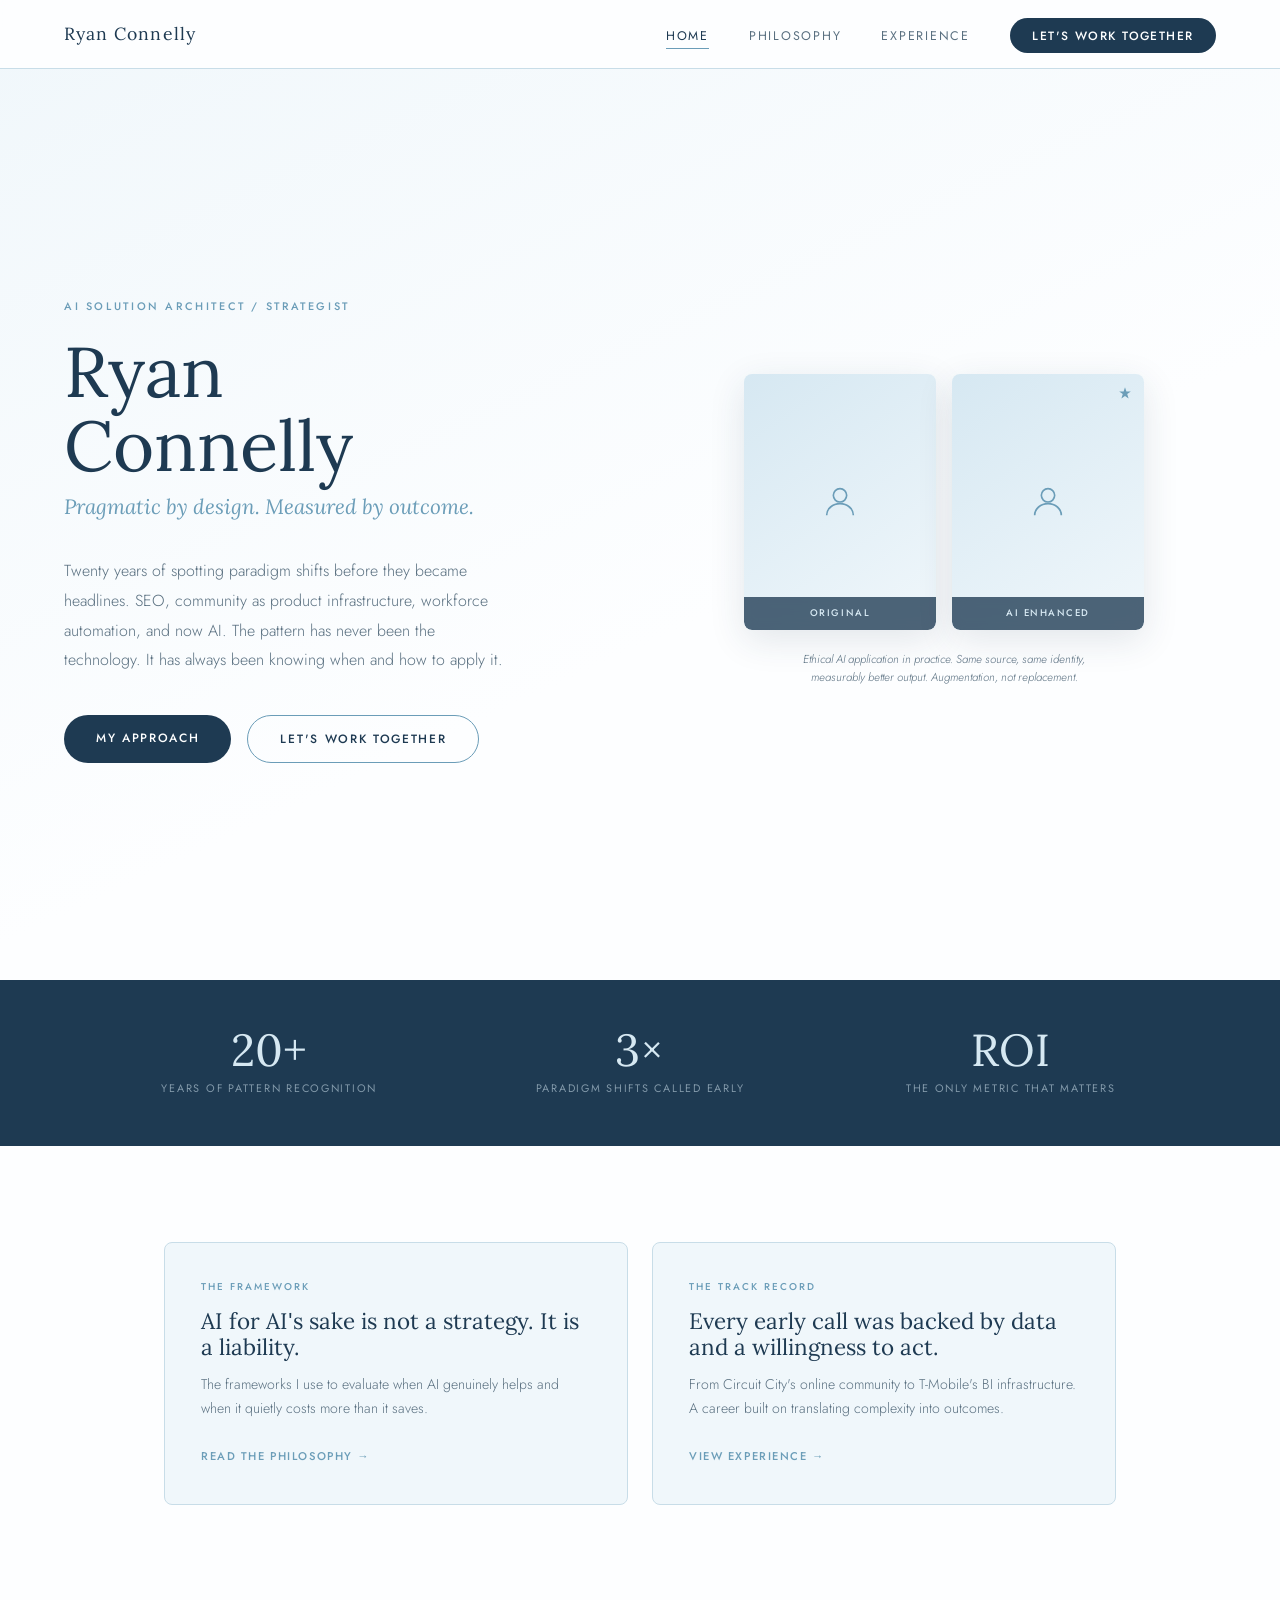
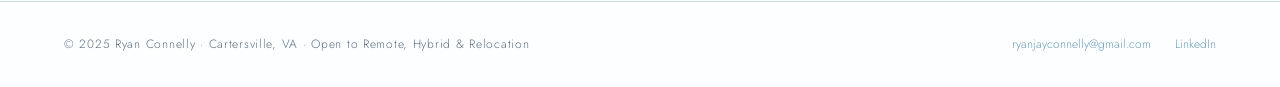
==== index.html @ 221c2826 "Add files via upload" ====
<!DOCTYPE html>
<html lang="en">
<head>
  <meta charset="UTF-8" />
  <meta name="viewport" content="width=device-width, initial-scale=1.0" />
  <title>Ryan Connelly — AI Solution Architect / Strategist</title>
  <meta name="description" content="Ryan Connelly — AI Solution Architect and Strategist with 20+ years of spotting paradigm shifts and building practical frameworks to capture their value." />
  <link rel="stylesheet" href="style.css" />
  <style>

    /* ── HERO ── */
    .hero {
      min-height: 100vh;
      display: grid;
      grid-template-columns: 1fr 1fr;
      align-items: center;
      padding-top: 80px;
      background: linear-gradient(155deg, var(--blue-mist) 0%, var(--white) 60%);
      max-width: 100%;
      overflow: hidden;
    }

    .hero-left {
      padding: 5rem 3rem 5rem 4rem;
    }

    .hero-eyebrow {
      font-size: 0.68rem;
      font-weight: 500;
      letter-spacing: 0.24em;
      text-transform: uppercase;
      color: var(--blue-soft);
      margin-bottom: 1.2rem;
      display: block;
    }

    .hero-name {
      font-family: 'Lora', serif;
      font-size: clamp(3rem, 5.5vw, 5rem);
      font-weight: 300;
      color: var(--blue-deep);
      line-height: 1.05;
      margin-bottom: 0.4rem;
    }

    .hero-title {
      font-family: 'Lora', serif;
      font-size: clamp(1rem, 1.8vw, 1.3rem);
      font-weight: 300;
      font-style: italic;
      color: var(--blue-soft);
      margin-bottom: 2rem;
    }

    .hero-body {
      font-size: 1rem;
      color: var(--text-light);
      font-weight: 300;
      line-height: 1.85;
      max-width: 50ch;
      margin-bottom: 2.5rem;
    }

    .hero-actions {
      display: flex;
      gap: 1rem;
      flex-wrap: wrap;
    }

    /* ── PHOTO PANEL ── */
    .hero-right {
      height: 100vh;
      display: flex;
      flex-direction: column;
      align-items: center;
      justify-content: center;
      padding: 5rem 4rem 5rem 2rem;
      gap: 1.25rem;
    }

    .photo-pair {
      display: grid;
      grid-template-columns: 1fr 1fr;
      gap: 1rem;
      width: 100%;
      max-width: 400px;
    }

    .photo-card {
      position: relative;
      border-radius: 8px;
      overflow: hidden;
      box-shadow: 0 10px 36px rgba(30, 58, 82, 0.12);
    }

    .photo-placeholder {
      width: 100%;
      aspect-ratio: 3/4;
      background: linear-gradient(145deg, var(--blue-pale), var(--blue-mist));
      display: flex;
      flex-direction: column;
      align-items: center;
      justify-content: center;
      gap: 0.5rem;
    }

    .photo-card img {
      width: 100%;
      aspect-ratio: 3/4;
      object-fit: cover;
      display: block;
    }

    .photo-badge {
      position: absolute;
      bottom: 0; left: 0; right: 0;
      padding: 0.5rem 0.75rem;
      background: rgba(30, 58, 82, 0.78);
      backdrop-filter: blur(6px);
      font-size: 0.6rem;
      font-weight: 500;
      letter-spacing: 0.16em;
      text-transform: uppercase;
      color: var(--blue-pale);
      text-align: center;
    }

    .photo-caption {
      font-size: 0.72rem;
      color: var(--text-light);
      text-align: center;
      font-style: italic;
      max-width: 320px;
      line-height: 1.6;
    }

    /* ── STAT BAND ── */
    .stat-band {
      background: var(--blue-deep);
      padding: 3rem 4rem;
    }

    .stat-band-inner {
      max-width: 1080px;
      margin: 0 auto;
      display: grid;
      grid-template-columns: repeat(3, 1fr);
      gap: 2rem;
      text-align: center;
    }

    .stat-num {
      font-family: 'Lora', serif;
      font-size: 2.8rem;
      font-weight: 300;
      color: var(--blue-pale);
      line-height: 1;
      margin-bottom: 0.4rem;
    }

    .stat-lbl {
      font-size: 0.68rem;
      font-weight: 400;
      letter-spacing: 0.16em;
      text-transform: uppercase;
      color: rgba(214, 232, 242, 0.55);
    }

    /* ── TEASER CARDS ── */
    .teasers {
      max-width: 1080px;
      margin: 0 auto;
      padding: 6rem 4rem;
      display: grid;
      grid-template-columns: 1fr 1fr;
      gap: 1.5rem;
    }

    .teaser-card {
      display: block;
      padding: 2.25rem;
      border: 1px solid var(--border);
      border-radius: 8px;
      background: var(--blue-mist);
      transition: box-shadow 0.3s, transform 0.3s;
    }

    .teaser-card:hover {
      box-shadow: 0 14px 44px rgba(30, 58, 82, 0.1);
      transform: translateY(-3px);
    }

    .teaser-label {
      font-size: 0.62rem;
      font-weight: 500;
      letter-spacing: 0.2em;
      text-transform: uppercase;
      color: var(--blue-soft);
      margin-bottom: 0.75rem;
      display: block;
    }

    .teaser-card h3 {
      font-family: 'Lora', serif;
      font-size: 1.4rem;
      font-weight: 300;
      color: var(--blue-deep);
      margin-bottom: 0.75rem;
    }

    .teaser-card p {
      font-size: 0.88rem;
      color: var(--text-light);
      font-weight: 300;
      margin-bottom: 1.25rem;
    }

    .teaser-arrow {
      font-size: 0.7rem;
      font-weight: 500;
      letter-spacing: 0.14em;
      text-transform: uppercase;
      color: var(--blue-soft);
    }

    /* ── RESPONSIVE ── */
    @media (max-width: 900px) {
      .hero {
        grid-template-columns: 1fr;
        min-height: auto;
      }
      .hero-left { padding: 4rem 1.5rem 2rem; }
      .hero-right { height: auto; padding: 2rem 1.5rem 4rem; }
      .teasers { grid-template-columns: 1fr; padding: 4rem 1.5rem; }
      .stat-band { padding: 2.5rem 1.5rem; }
      .stat-band-inner { grid-template-columns: 1fr; gap: 1.5rem; }
    }
  </style>
</head>
<body>

  <nav>
    <a href="index.html" class="nav-logo">Ryan Connelly</a>
    <ul class="nav-links">
      <li><a href="index.html" class="active">Home</a></li>
      <li><a href="philosophy.html">Philosophy</a></li>
      <li><a href="resume.html">Experience</a></li>
      <li><a href="contact.html" class="nav-cta">Let's Work Together</a></li>
    </ul>
  </nav>

  <!-- HERO -->
  <section class="hero">
    <div class="hero-left fade-in">
      <span class="hero-eyebrow">AI Solution Architect / Strategist</span>
      <h1 class="hero-name">Ryan<br>Connelly</h1>
      <p class="hero-title">Pragmatic by design. Measured by outcome.</p>
      <p class="hero-body">
        Twenty years of spotting paradigm shifts before they became headlines.
        SEO, community as product infrastructure, workforce automation, and now AI.
        The pattern has never been the technology. It has always been knowing
        when and how to apply it.
      </p>
      <div class="hero-actions">
        <a href="philosophy.html" class="btn-primary">My Approach</a>
        <a href="contact.html" class="btn-secondary">Let's Work Together</a>
      </div>
    </div>

    <div class="hero-right fade-in" style="transition-delay: 0.2s;">
      <div class="photo-pair">
        <div class="photo-card">
          <!-- Replace with: <img src="images/headshot-original.jpg" alt="Ryan Connelly"> -->
          <div class="photo-placeholder">
            <svg width="40" height="40" viewBox="0 0 24 24" fill="none" stroke="#6B9DB8" stroke-width="1">
              <circle cx="12" cy="8" r="4"/><path d="M4 20c0-4 3.6-7 8-7s8 3 8 7"/>
            </svg>
          </div>
          <div class="photo-badge">Original</div>
        </div>
        <div class="photo-card">
          <!-- Replace with: <img src="images/headshot-enhanced.jpg" alt="Ryan Connelly"> -->
          <div class="photo-placeholder">
            <svg width="40" height="40" viewBox="0 0 24 24" fill="none" stroke="#6B9DB8" stroke-width="1">
              <circle cx="12" cy="8" r="4"/><path d="M4 20c0-4 3.6-7 8-7s8 3 8 7"/>
            </svg>
            <svg width="14" height="14" viewBox="0 0 24 24" fill="#6B9DB8" style="position:absolute;top:12px;right:12px;">
              <path d="M12 2l2.4 7.4H22l-6.2 4.5 2.4 7.4L12 17l-6.2 4.3 2.4-7.4L2 9.4h7.6z"/>
            </svg>
          </div>
          <div class="photo-badge">AI Enhanced</div>
        </div>
      </div>
      <p class="photo-caption">
        Ethical AI application in practice. Same source, same identity,
        measurably better output. Augmentation, not replacement.
      </p>
    </div>
  </section>

  <!-- STAT BAND -->
  <div class="stat-band">
    <div class="stat-band-inner">
      <div class="fade-in">
        <div class="stat-num">20+</div>
        <div class="stat-lbl">Years of Pattern Recognition</div>
      </div>
      <div class="fade-in" style="transition-delay:0.15s;">
        <div class="stat-num">3×</div>
        <div class="stat-lbl">Paradigm Shifts Called Early</div>
      </div>
      <div class="fade-in" style="transition-delay:0.3s;">
        <div class="stat-num">ROI</div>
        <div class="stat-lbl">The Only Metric That Matters</div>
      </div>
    </div>
  </div>

  <!-- TEASERS -->
  <div class="teasers">
    <a href="philosophy.html" class="teaser-card fade-in">
      <span class="teaser-label">The Framework</span>
      <h3>AI for AI's sake is not a strategy. It is a liability.</h3>
      <p>The frameworks I use to evaluate when AI genuinely helps and when it quietly costs more than it saves.</p>
      <span class="teaser-arrow">Read the philosophy →</span>
    </a>
    <a href="resume.html" class="teaser-card fade-in" style="transition-delay:0.15s;">
      <span class="teaser-label">The Track Record</span>
      <h3>Every early call was backed by data and a willingness to act.</h3>
      <p>From Circuit City's online community to T-Mobile's BI infrastructure. A career built on translating complexity into outcomes.</p>
      <span class="teaser-arrow">View experience →</span>
    </a>
  </div>

  <footer>
    <span class="footer-copy">© 2025 Ryan Connelly · Cartersville, VA · Open to Remote, Hybrid & Relocation</span>
    <div class="footer-links">
      <a href="mailto:ryanjayconnelly@gmail.com">ryanjayconnelly@gmail.com</a>
      <a href="https://linkedin.com/in/ryanjayconnelly" target="_blank">LinkedIn</a>
    </div>
  </footer>

  <script>
    const io = new IntersectionObserver(entries => {
      entries.forEach(e => { if (e.isIntersecting) e.target.classList.add('visible'); });
    }, { threshold: 0.08 });
    document.querySelectorAll('.fade-in').forEach(el => io.observe(el));
  </script>

</body>
</html>
---- style.css ----
@import url('https://fonts.googleapis.com/css2?family=Lora:ital,wght@0,300;0,400;0,600;1,300;1,400&family=Jost:wght@300;400;500&display=swap');

/* ── VARIABLES ── */
:root {
  --blue-deep:    #1E3A52;
  --blue-mid:     #3A6B8A;
  --blue-soft:    #6B9DB8;
  --blue-pale:    #D6E8F2;
  --blue-mist:    #F0F7FB;
  --white:        #FDFEFF;
  --text:         #233040;
  --text-light:   #5A7080;
  --border:       #C8DDE8;
  --accent:       #A8C8DC;
}

/* ── RESET ── */
*, *::before, *::after { box-sizing: border-box; margin: 0; padding: 0; }
html { scroll-behavior: smooth; }
body {
  font-family: 'Jost', sans-serif;
  font-weight: 300;
  background: var(--white);
  color: var(--text);
  line-height: 1.7;
  -webkit-font-smoothing: antialiased;
}

/* ── TYPOGRAPHY ── */
h1, h2, h3, h4 {
  font-family: 'Lora', serif;
  font-weight: 300;
  color: var(--blue-deep);
  line-height: 1.2;
}
h1 { font-size: clamp(2.6rem, 5vw, 4.2rem); }
h2 { font-size: clamp(1.8rem, 3vw, 2.6rem); }
h3 { font-size: clamp(1.2rem, 2vw, 1.6rem); }
h4 { font-size: 1rem; font-weight: 400; }

p { color: var(--text-light); font-weight: 300; max-width: 64ch; }

a { color: inherit; text-decoration: none; }

/* ── NAV ── */
nav {
  position: fixed;
  top: 0; left: 0; right: 0;
  z-index: 100;
  display: flex;
  justify-content: space-between;
  align-items: center;
  padding: 1.2rem 4rem;
  background: rgba(253,254,255,0.94);
  backdrop-filter: blur(14px);
  border-bottom: 1px solid var(--border);
}

.nav-logo {
  font-family: 'Lora', serif;
  font-size: 1.1rem;
  font-weight: 400;
  color: var(--blue-deep);
  letter-spacing: 0.06em;
}

.nav-links {
  list-style: none;
  display: flex;
  gap: 2.5rem;
  align-items: center;
}

.nav-links a {
  font-size: 0.78rem;
  font-weight: 400;
  letter-spacing: 0.14em;
  text-transform: uppercase;
  color: var(--text-light);
  transition: color 0.2s;
  position: relative;
}

.nav-links a::after {
  content: '';
  position: absolute;
  bottom: -4px; left: 0;
  width: 0; height: 1px;
  background: var(--blue-soft);
  transition: width 0.3s ease;
}

.nav-links a:hover,
.nav-links a.active { color: var(--blue-deep); }
.nav-links a:hover::after,
.nav-links a.active::after { width: 100%; }

.nav-cta {
  font-size: 0.75rem !important;
  font-weight: 500 !important;
  letter-spacing: 0.12em !important;
  text-transform: uppercase;
  color: var(--white) !important;
  background: var(--blue-deep);
  padding: 0.55rem 1.4rem;
  border-radius: 999px;
  transition: background 0.2s ease !important;
}
.nav-cta:hover { background: var(--blue-mid) !important; }
.nav-cta::after { display: none !important; }

/* ── BUTTONS ── */
.btn-primary {
  display: inline-block;
  font-size: 0.75rem;
  font-weight: 500;
  letter-spacing: 0.14em;
  text-transform: uppercase;
  color: var(--white);
  background: var(--blue-deep);
  padding: 0.8rem 2rem;
  border-radius: 999px;
  transition: background 0.2s ease, transform 0.2s ease;
  border: none;
  cursor: pointer;
  font-family: 'Jost', sans-serif;
}
.btn-primary:hover { background: var(--blue-mid); transform: translateY(-2px); }

.btn-secondary {
  display: inline-block;
  font-size: 0.75rem;
  font-weight: 500;
  letter-spacing: 0.14em;
  text-transform: uppercase;
  color: var(--blue-deep);
  background: transparent;
  padding: 0.8rem 2rem;
  border-radius: 999px;
  border: 1px solid var(--blue-soft);
  transition: border-color 0.2s, color 0.2s, transform 0.2s;
}
.btn-secondary:hover { border-color: var(--blue-mid); color: var(--blue-mid); transform: translateY(-2px); }

/* ── SECTION CHROME ── */
.section-label {
  font-size: 0.68rem;
  font-weight: 500;
  letter-spacing: 0.22em;
  text-transform: uppercase;
  color: var(--blue-soft);
  margin-bottom: 0.9rem;
  display: block;
}

.divider {
  width: 36px;
  height: 1px;
  background: var(--blue-pale);
  margin: 1.5rem 0;
}

/* ── PAGE HERO (inner pages) ── */
.page-hero {
  min-height: 38vh;
  display: flex;
  align-items: flex-end;
  padding-top: 80px;
  background: linear-gradient(155deg, var(--blue-mist) 0%, var(--white) 65%);
}
.page-hero-inner {
  max-width: 1080px;
  margin: 0 auto;
  padding: 3rem 4rem 4rem;
  width: 100%;
}
.page-hero-inner h1 { margin-top: 0.75rem; max-width: 22ch; }
.page-hero-inner > p { margin-top: 1.1rem; font-size: 1rem; max-width: 56ch; }

/* ── FADE IN ── */
.fade-in {
  opacity: 0;
  transform: translateY(20px);
  transition: opacity 0.65s ease, transform 0.65s ease;
}
.fade-in.visible { opacity: 1; transform: translateY(0); }

/* ── FOOTER ── */
footer {
  border-top: 1px solid var(--border);
  padding: 2rem 4rem;
  display: flex;
  justify-content: space-between;
  align-items: center;
  flex-wrap: wrap;
  gap: 1rem;
}
.footer-copy { font-size: 0.75rem; color: var(--text-light); letter-spacing: 0.06em; }
.footer-links { display: flex; gap: 1.5rem; }
.footer-links a { font-size: 0.75rem; color: var(--blue-soft); transition: color 0.2s; }
.footer-links a:hover { color: var(--blue-deep); }

/* ── RESPONSIVE ── */
@media (max-width: 768px) {
  nav { padding: 1rem 1.5rem; }
  .nav-links { gap: 1.2rem; }
  .page-hero-inner { padding: 2.5rem 1.5rem 3rem; }
  footer { padding: 1.5rem; flex-direction: column; text-align: center; }
}
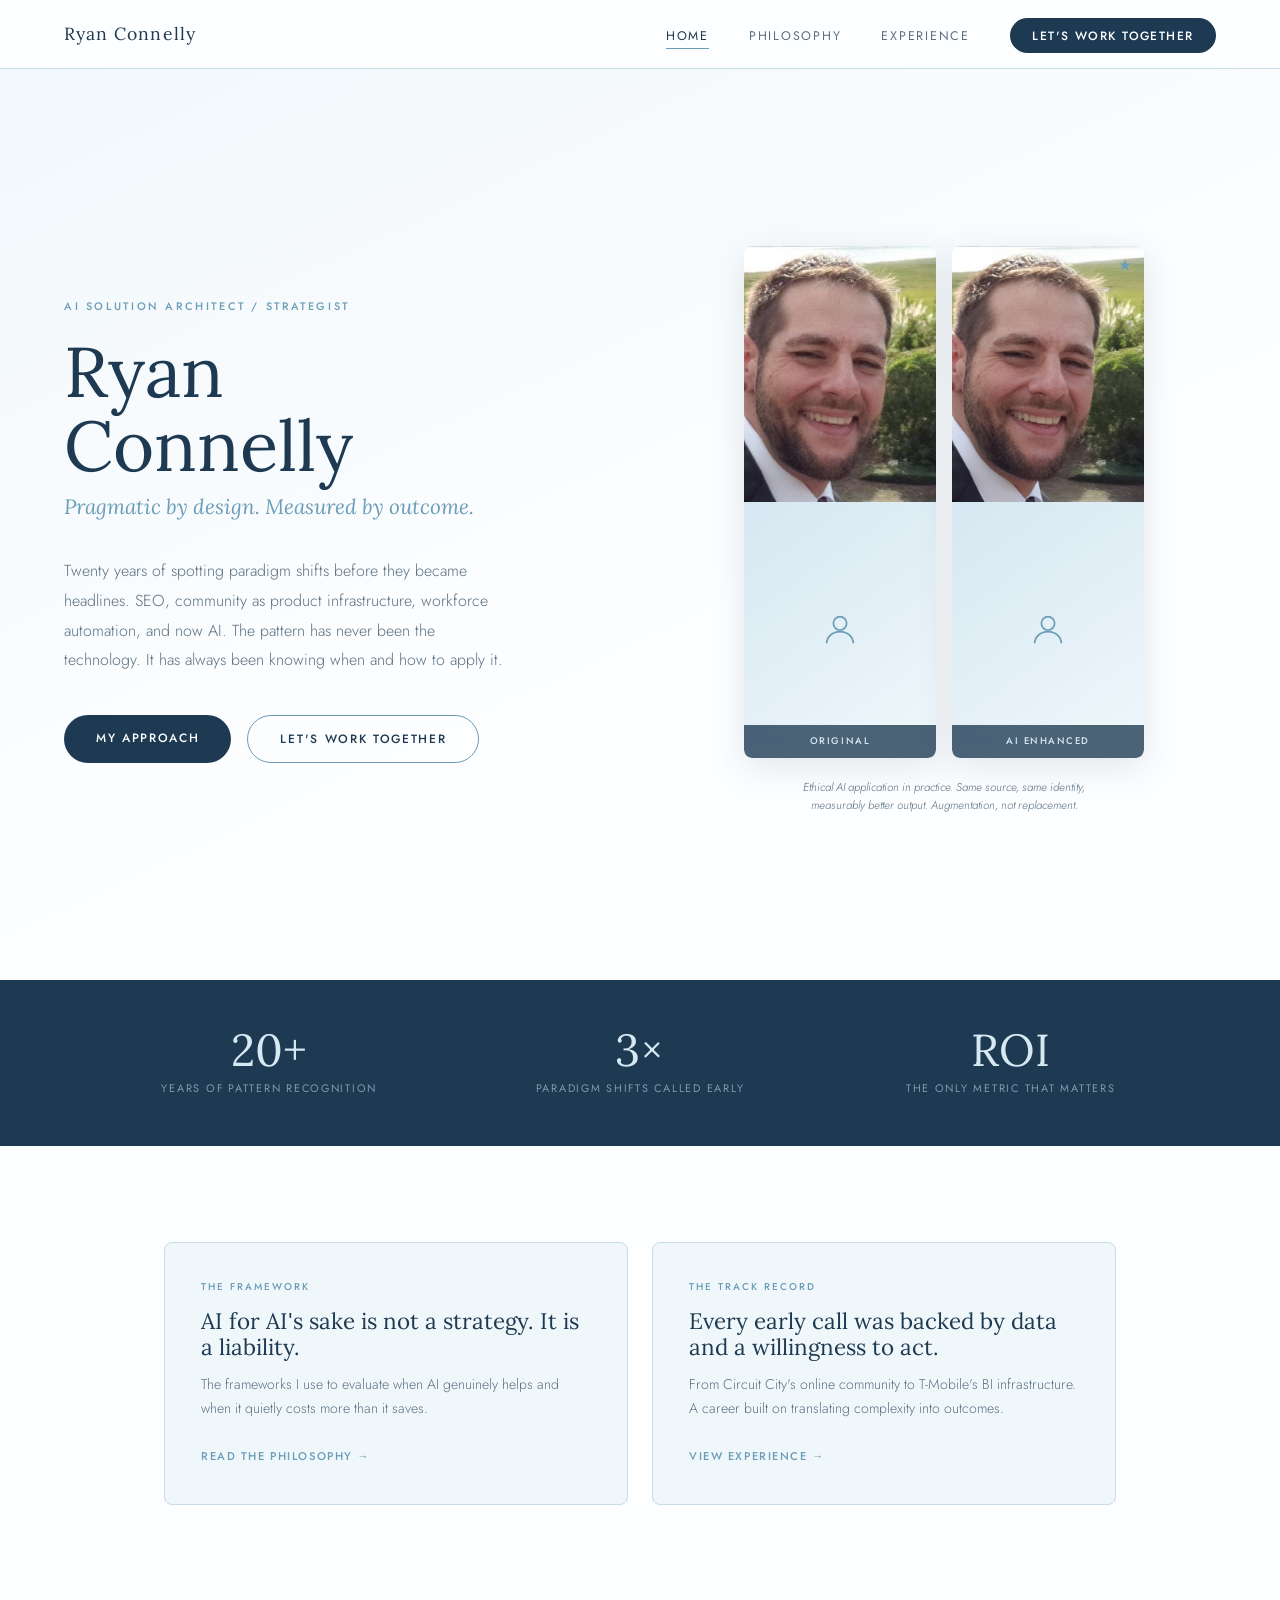
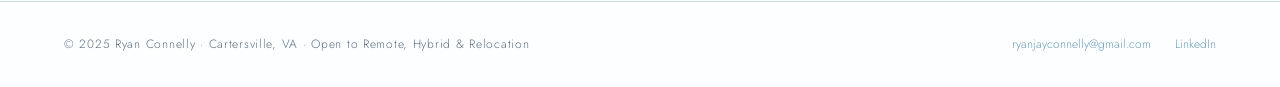
==== commit ab6f185a: "Update image source for headshot in index.html" ====
--- a/index.html
+++ b/index.html
@@ -270,7 +270,7 @@
     <div class="hero-right fade-in" style="transition-delay: 0.2s;">
       <div class="photo-pair">
         <div class="photo-card">
-          <!-- Replace with: <img src="images/headshot-original.jpg" alt="Ryan Connelly"> -->
+          <img src="images/headshot-original.jpeg" alt="Ryan Connelly">
           <div class="photo-placeholder">
             <svg width="40" height="40" viewBox="0 0 24 24" fill="none" stroke="#6B9DB8" stroke-width="1">
               <circle cx="12" cy="8" r="4"/><path d="M4 20c0-4 3.6-7 8-7s8 3 8 7"/>
@@ -279,7 +279,7 @@
           <div class="photo-badge">Original</div>
         </div>
         <div class="photo-card">
-          <!-- Replace with: <img src="images/headshot-enhanced.jpg" alt="Ryan Connelly"> -->
+          <img src="images/headshot-enhanced.jpg" alt="Ryan Connelly">
           <div class="photo-placeholder">
             <svg width="40" height="40" viewBox="0 0 24 24" fill="none" stroke="#6B9DB8" stroke-width="1">
               <circle cx="12" cy="8" r="4"/><path d="M4 20c0-4 3.6-7 8-7s8 3 8 7"/>
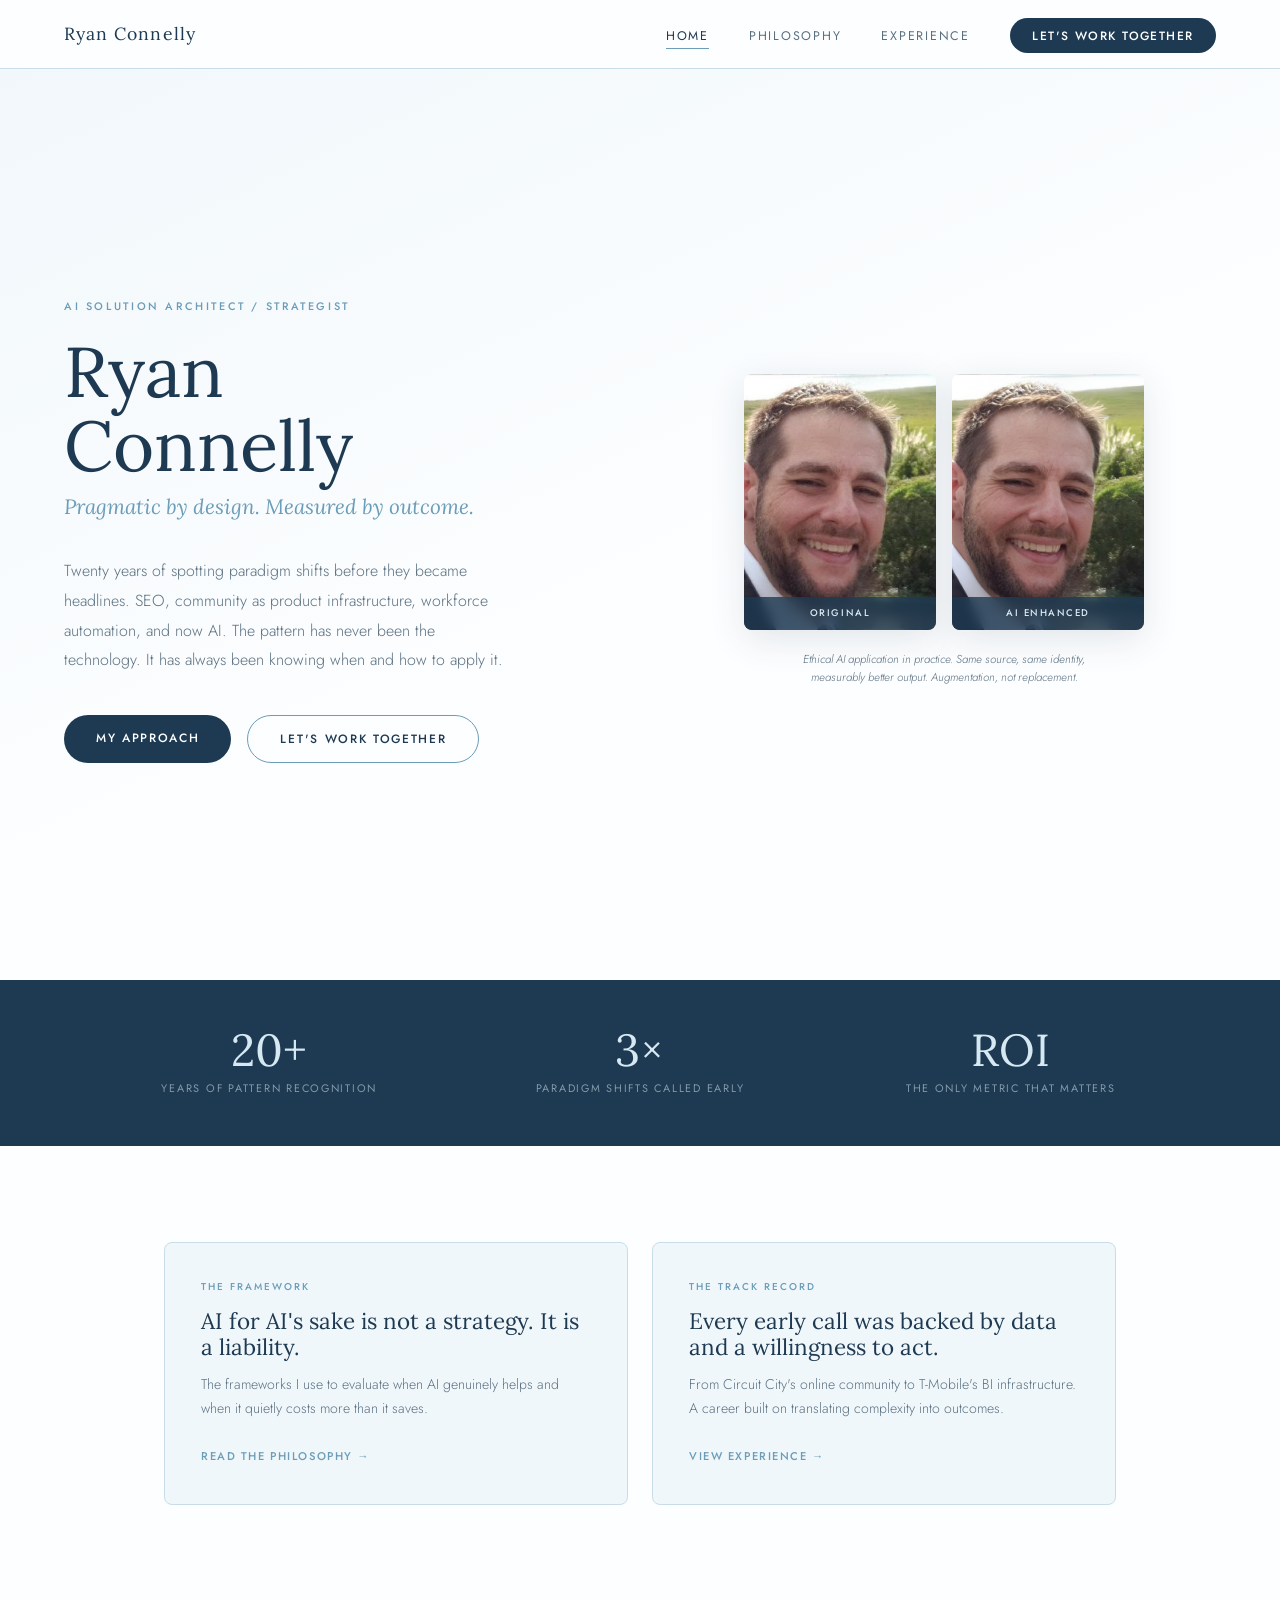
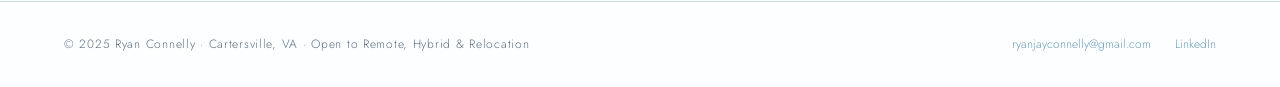
==== commit fa26013f: "Remove photo placeholder SVGs from index.html Removed photo placeholder SVG elements from the photo " ====
--- a/index.html
+++ b/index.html
@@ -271,23 +271,10 @@
       <div class="photo-pair">
         <div class="photo-card">
           <img src="images/headshot-original.jpeg" alt="Ryan Connelly">
-          <div class="photo-placeholder">
-            <svg width="40" height="40" viewBox="0 0 24 24" fill="none" stroke="#6B9DB8" stroke-width="1">
-              <circle cx="12" cy="8" r="4"/><path d="M4 20c0-4 3.6-7 8-7s8 3 8 7"/>
-            </svg>
-          </div>
           <div class="photo-badge">Original</div>
         </div>
         <div class="photo-card">
           <img src="images/headshot-enhanced.jpg" alt="Ryan Connelly">
-          <div class="photo-placeholder">
-            <svg width="40" height="40" viewBox="0 0 24 24" fill="none" stroke="#6B9DB8" stroke-width="1">
-              <circle cx="12" cy="8" r="4"/><path d="M4 20c0-4 3.6-7 8-7s8 3 8 7"/>
-            </svg>
-            <svg width="14" height="14" viewBox="0 0 24 24" fill="#6B9DB8" style="position:absolute;top:12px;right:12px;">
-              <path d="M12 2l2.4 7.4H22l-6.2 4.5 2.4 7.4L12 17l-6.2 4.3 2.4-7.4L2 9.4h7.6z"/>
-            </svg>
-          </div>
           <div class="photo-badge">AI Enhanced</div>
         </div>
       </div>
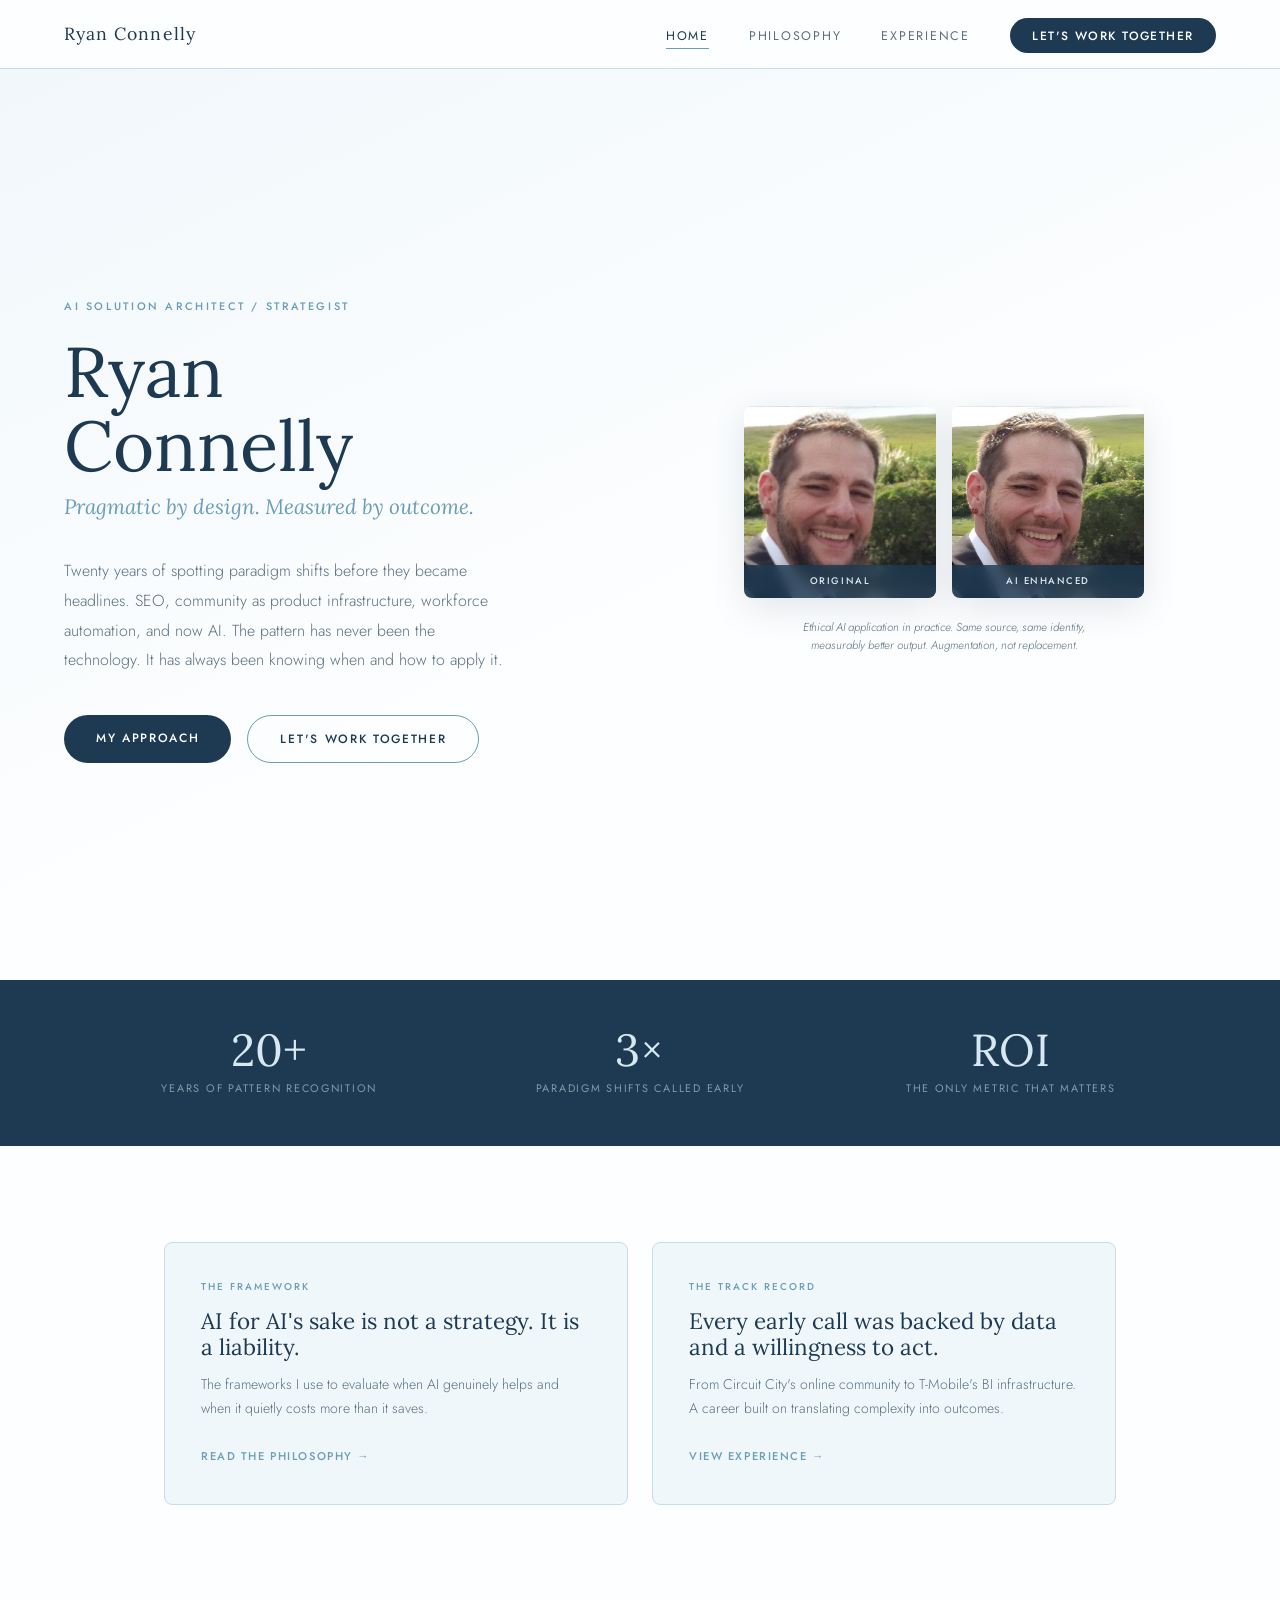
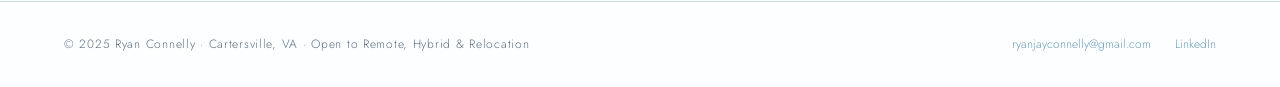
==== commit 9e341515: "Remove aspect ratio from photo-card images Removed aspect ratio from photo card images." ====
--- a/index.html
+++ b/index.html
@@ -106,7 +106,6 @@
 
     .photo-card img {
       width: 100%;
-      aspect-ratio: 3/4;
       object-fit: cover;
       display: block;
     }
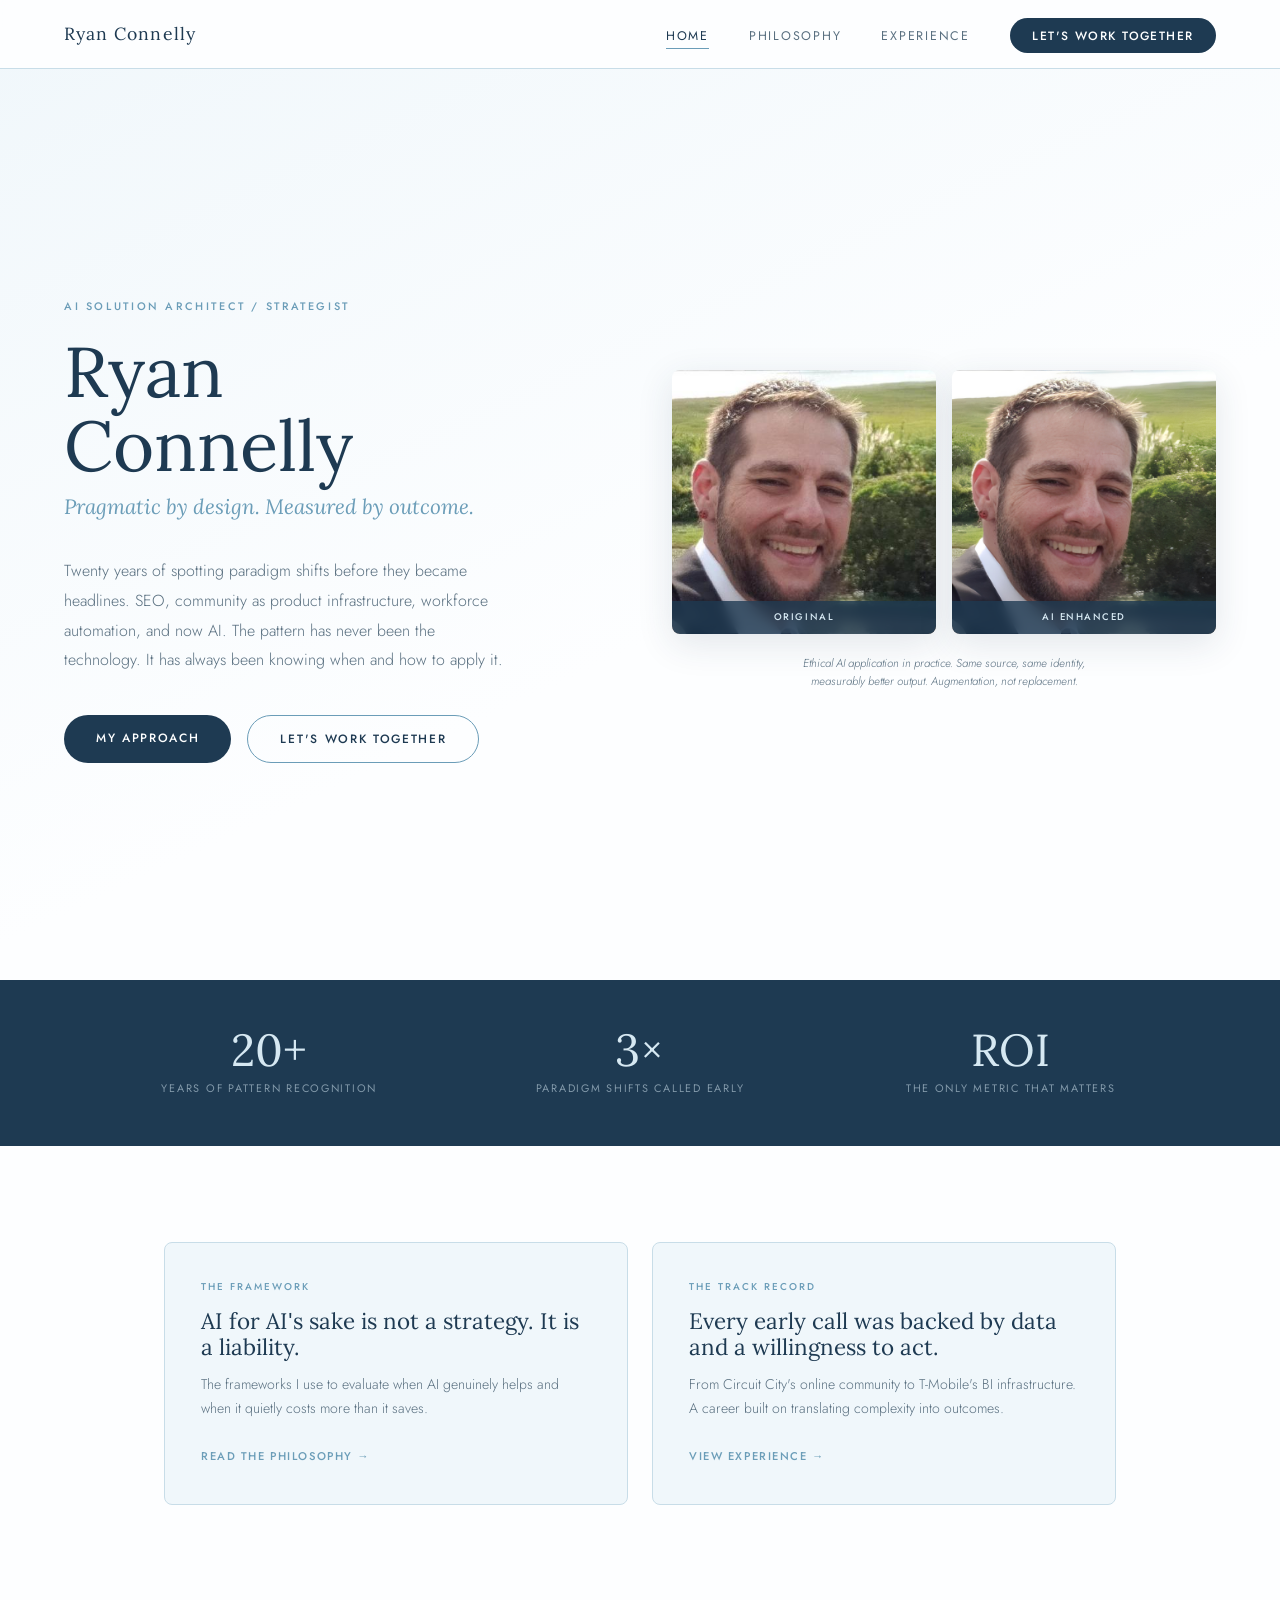
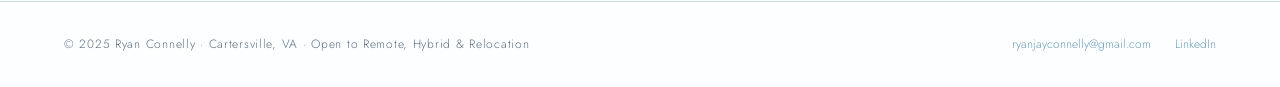
==== commit 1b34586e: "Increase max-width of grid layout to 600px" ====
--- a/index.html
+++ b/index.html
@@ -83,7 +83,7 @@
       grid-template-columns: 1fr 1fr;
       gap: 1rem;
       width: 100%;
-      max-width: 400px;
+      max-width: 600px;
     }
 
     .photo-card {
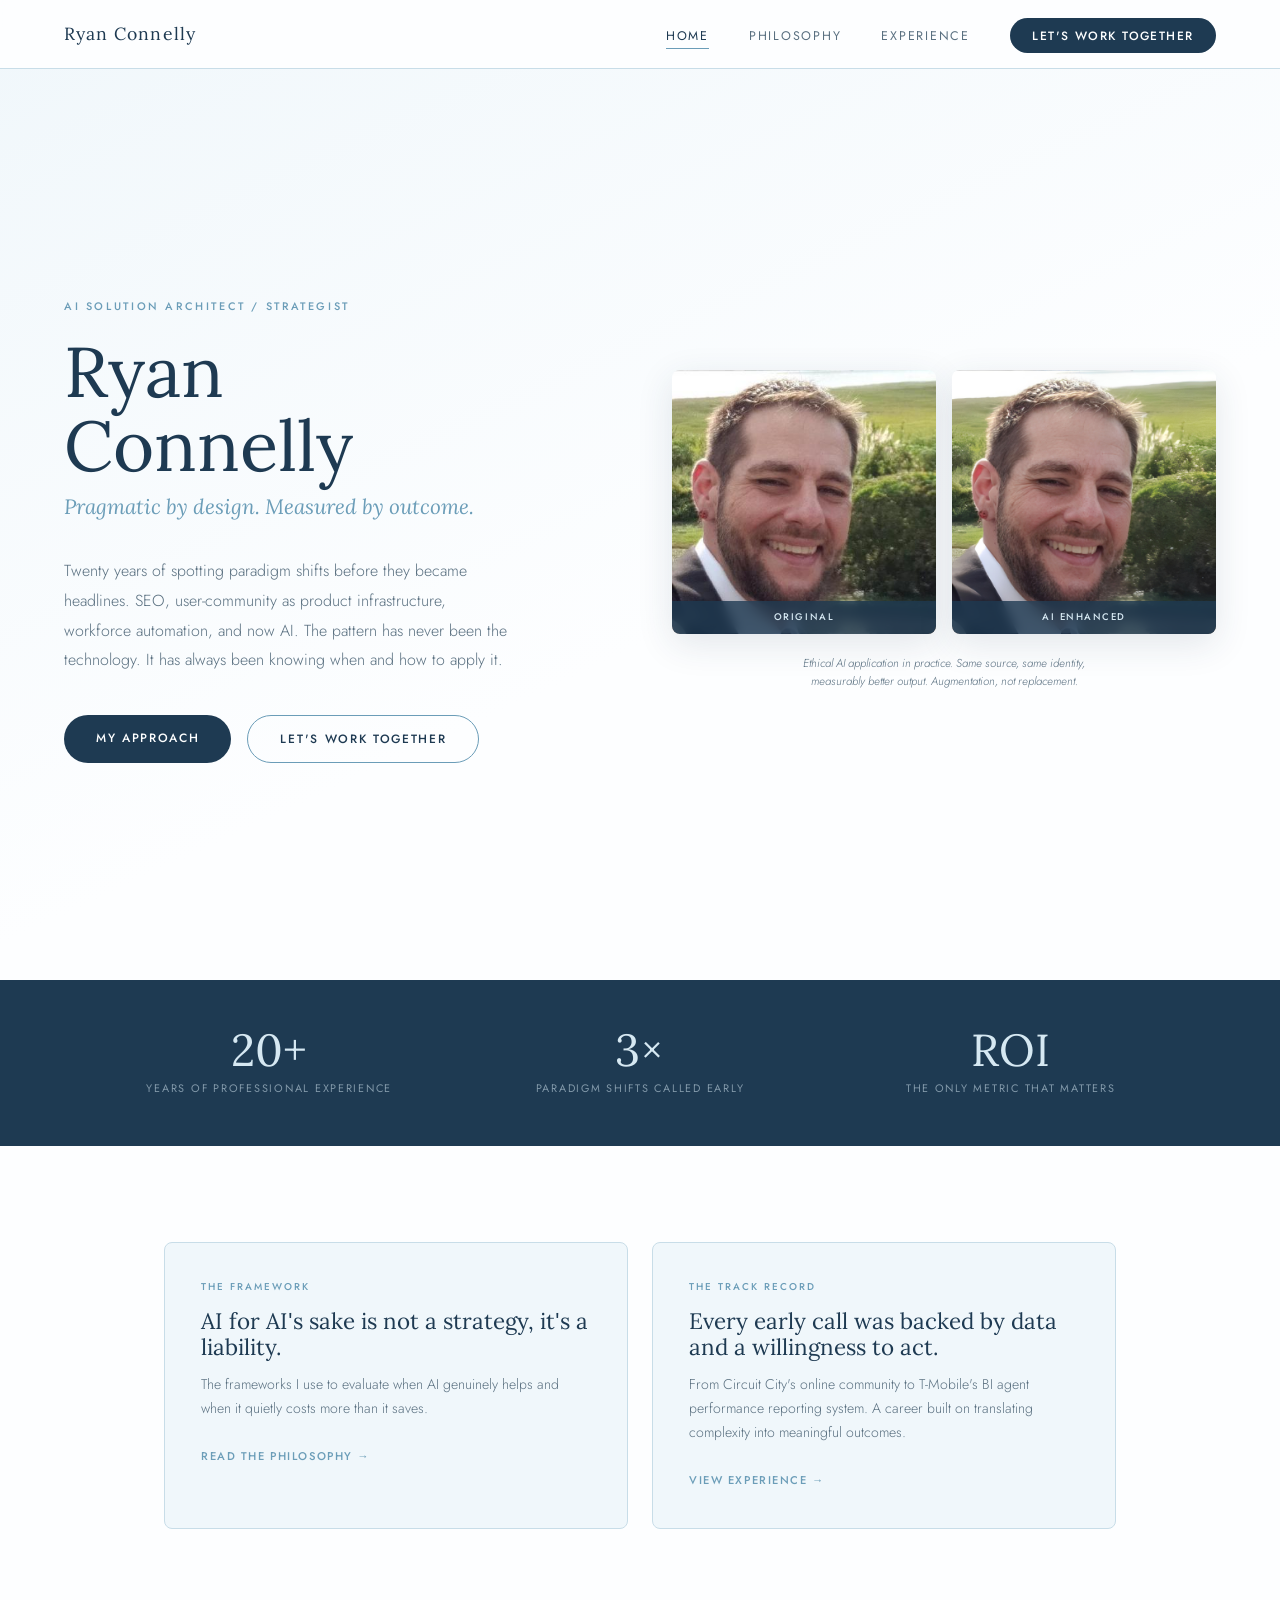
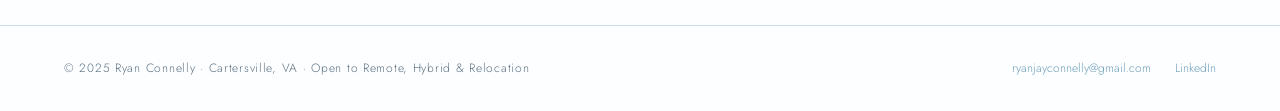
==== commit ea6097ce: "Update text for clarity and accuracy in index.html" ====
--- a/index.html
+++ b/index.html
@@ -256,7 +256,7 @@
       <p class="hero-title">Pragmatic by design. Measured by outcome.</p>
       <p class="hero-body">
         Twenty years of spotting paradigm shifts before they became headlines.
-        SEO, community as product infrastructure, workforce automation, and now AI.
+        SEO, user-community as product infrastructure, workforce automation, and now AI.
         The pattern has never been the technology. It has always been knowing
         when and how to apply it.
       </p>
@@ -289,7 +289,7 @@
     <div class="stat-band-inner">
       <div class="fade-in">
         <div class="stat-num">20+</div>
-        <div class="stat-lbl">Years of Pattern Recognition</div>
+        <div class="stat-lbl">Years of Professional Experience</div>
       </div>
       <div class="fade-in" style="transition-delay:0.15s;">
         <div class="stat-num">3×</div>
@@ -306,14 +306,14 @@
   <div class="teasers">
     <a href="philosophy.html" class="teaser-card fade-in">
       <span class="teaser-label">The Framework</span>
-      <h3>AI for AI's sake is not a strategy. It is a liability.</h3>
+      <h3>AI for AI's sake is not a strategy, it's a liability.</h3>
       <p>The frameworks I use to evaluate when AI genuinely helps and when it quietly costs more than it saves.</p>
       <span class="teaser-arrow">Read the philosophy →</span>
     </a>
     <a href="resume.html" class="teaser-card fade-in" style="transition-delay:0.15s;">
       <span class="teaser-label">The Track Record</span>
       <h3>Every early call was backed by data and a willingness to act.</h3>
-      <p>From Circuit City's online community to T-Mobile's BI infrastructure. A career built on translating complexity into outcomes.</p>
+      <p>From Circuit City's online community to T-Mobile's BI agent performance reporting system. A career built on translating complexity into meaningful outcomes.</p>
       <span class="teaser-arrow">View experience →</span>
     </a>
   </div>
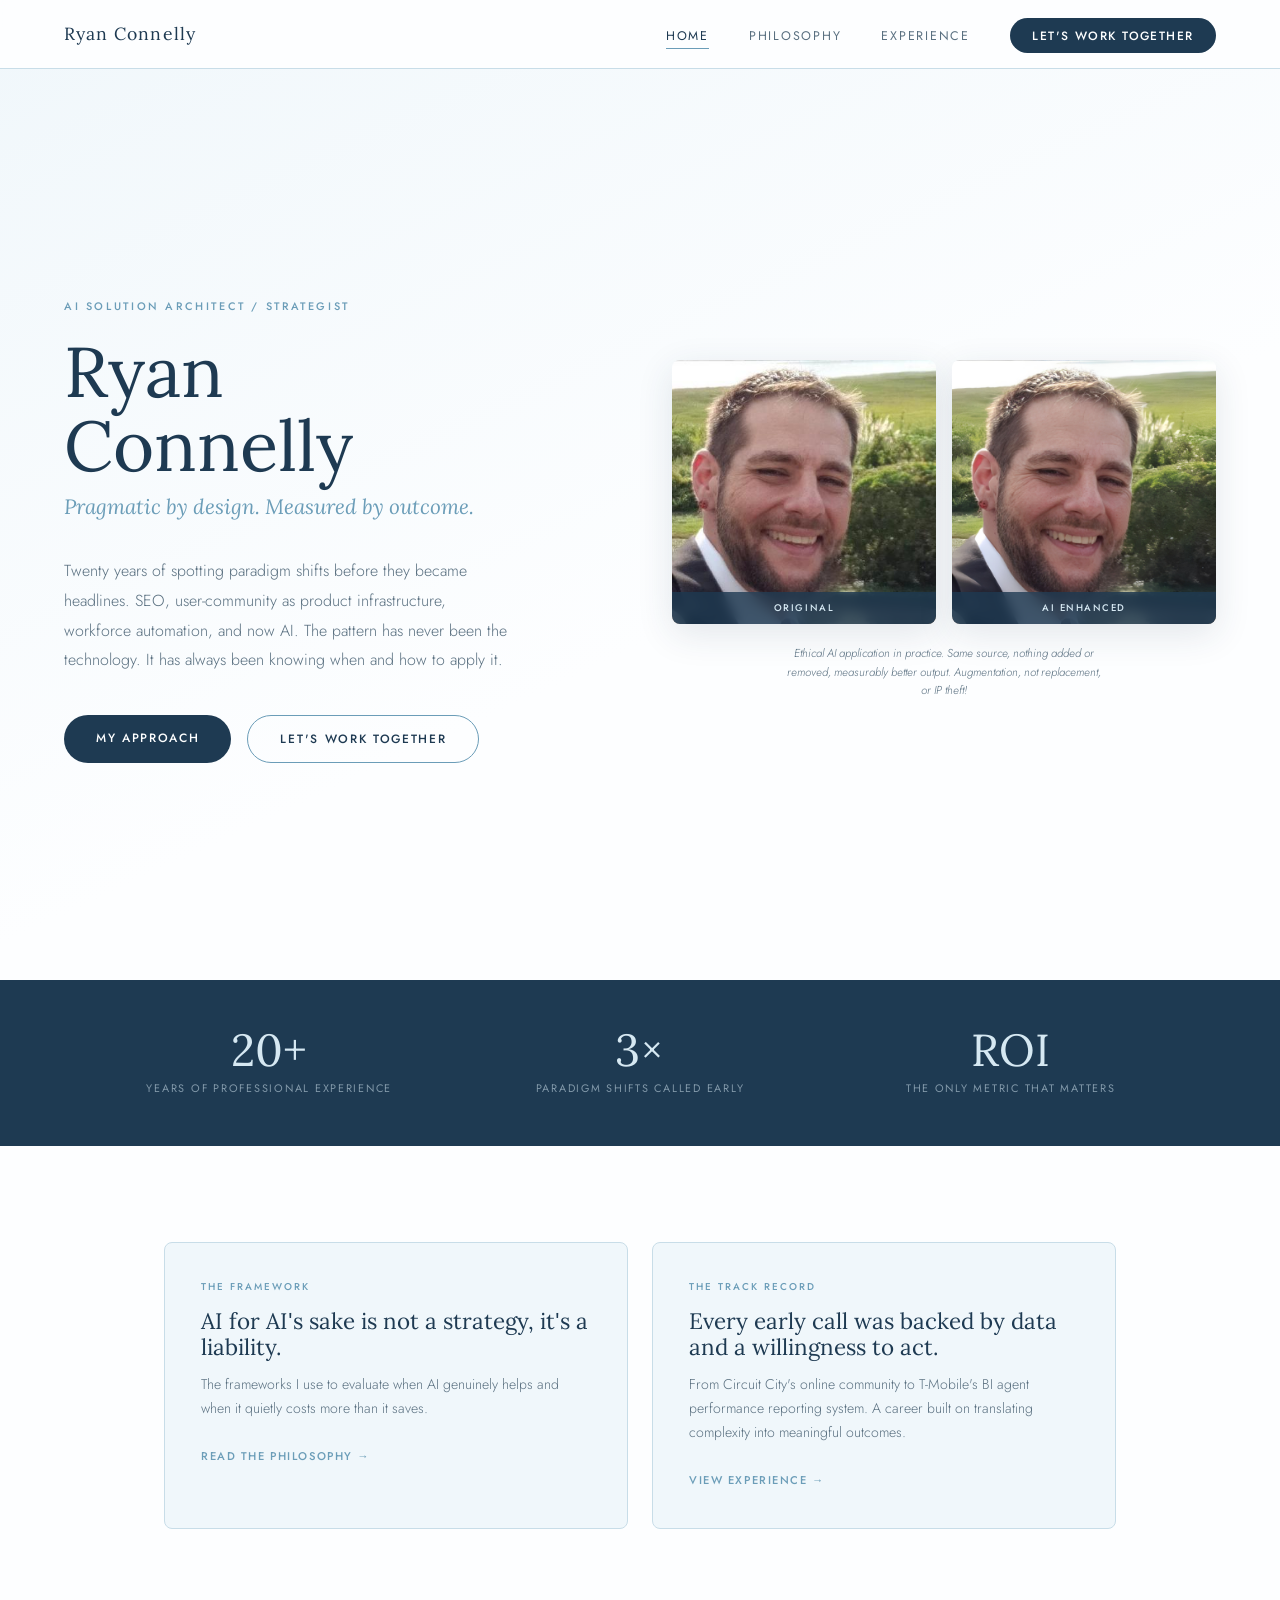
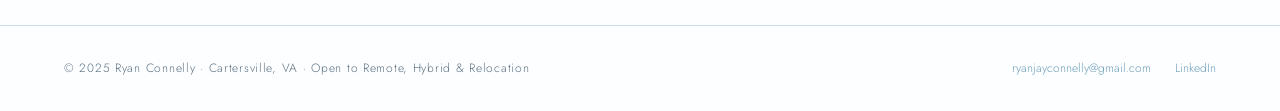
==== commit 08a16148: "Update photo caption for clarity Clarified the description of the ethical AI application." ====
--- a/index.html
+++ b/index.html
@@ -278,8 +278,8 @@
         </div>
       </div>
       <p class="photo-caption">
-        Ethical AI application in practice. Same source, same identity,
-        measurably better output. Augmentation, not replacement.
+        Ethical AI application in practice. Same source, nothing added or removed,
+        measurably better output. Augmentation, not replacement, or IP theft!
       </p>
     </div>
   </section>
